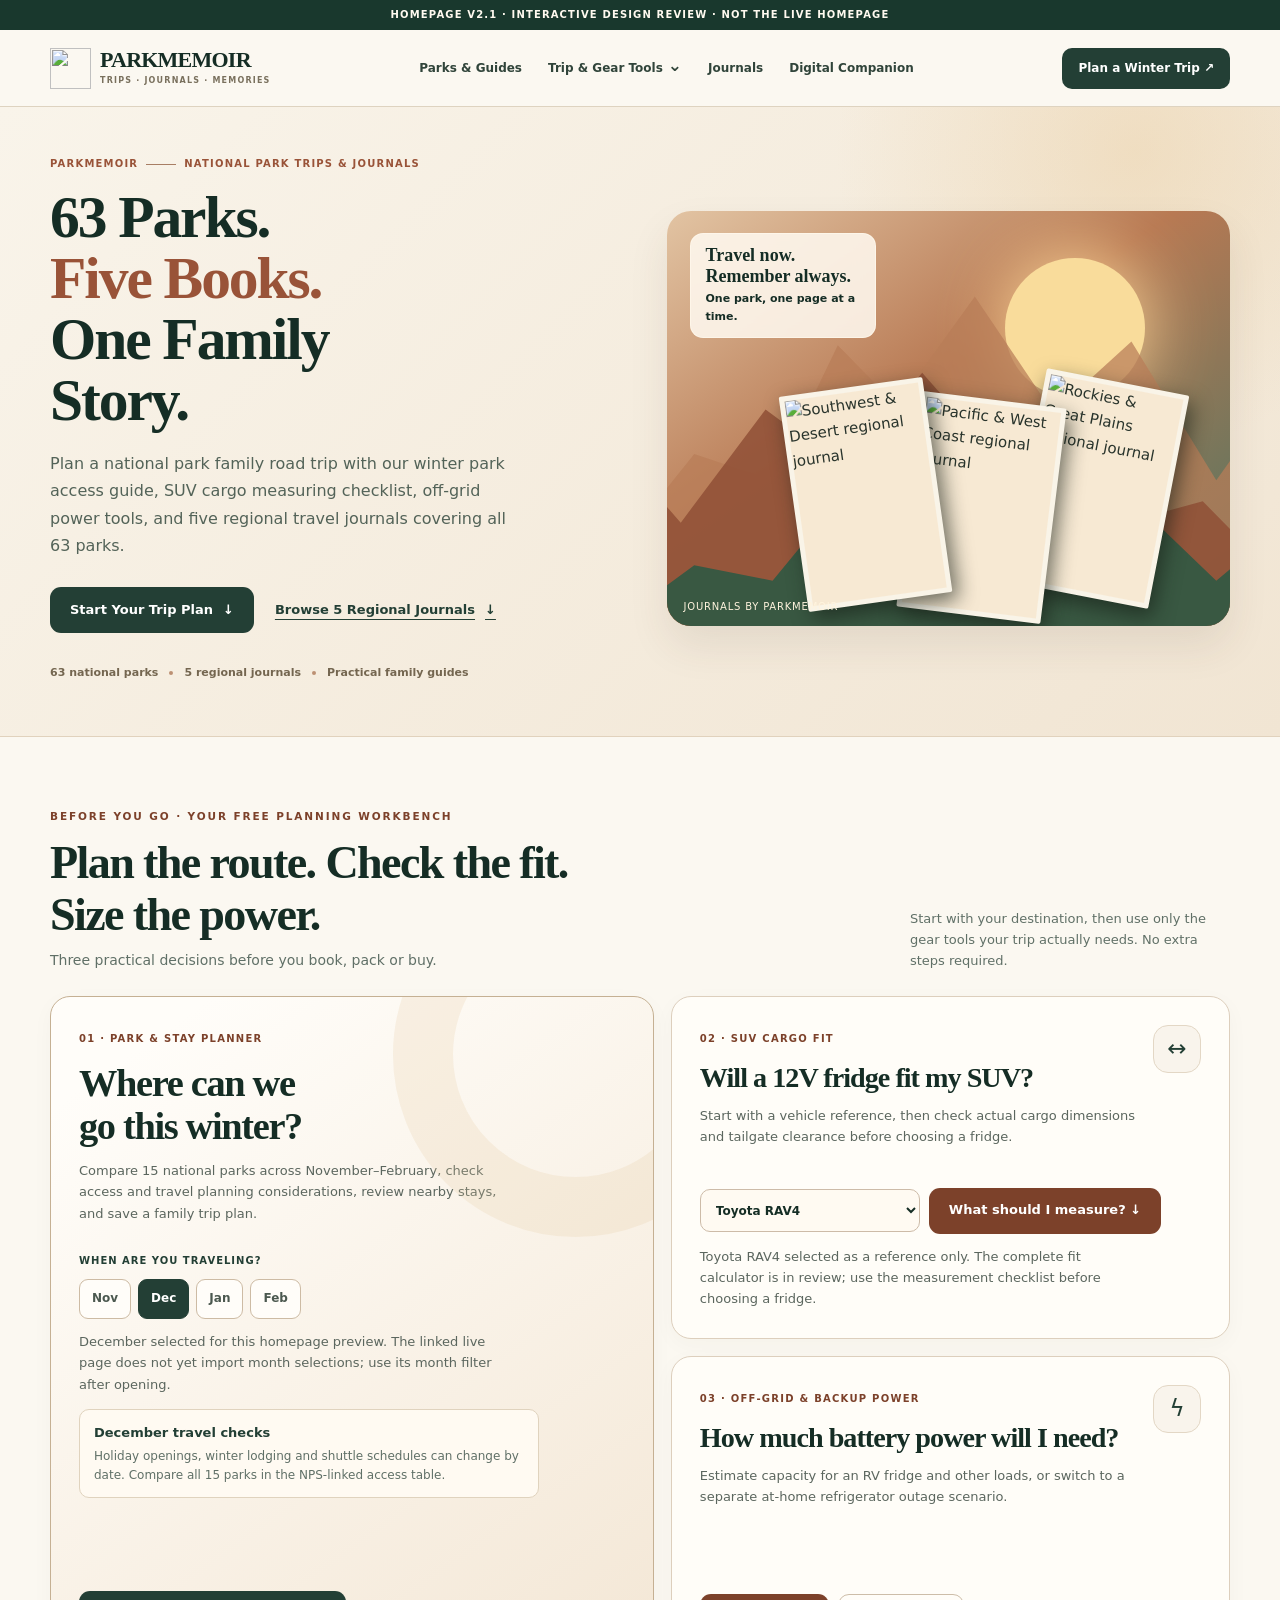
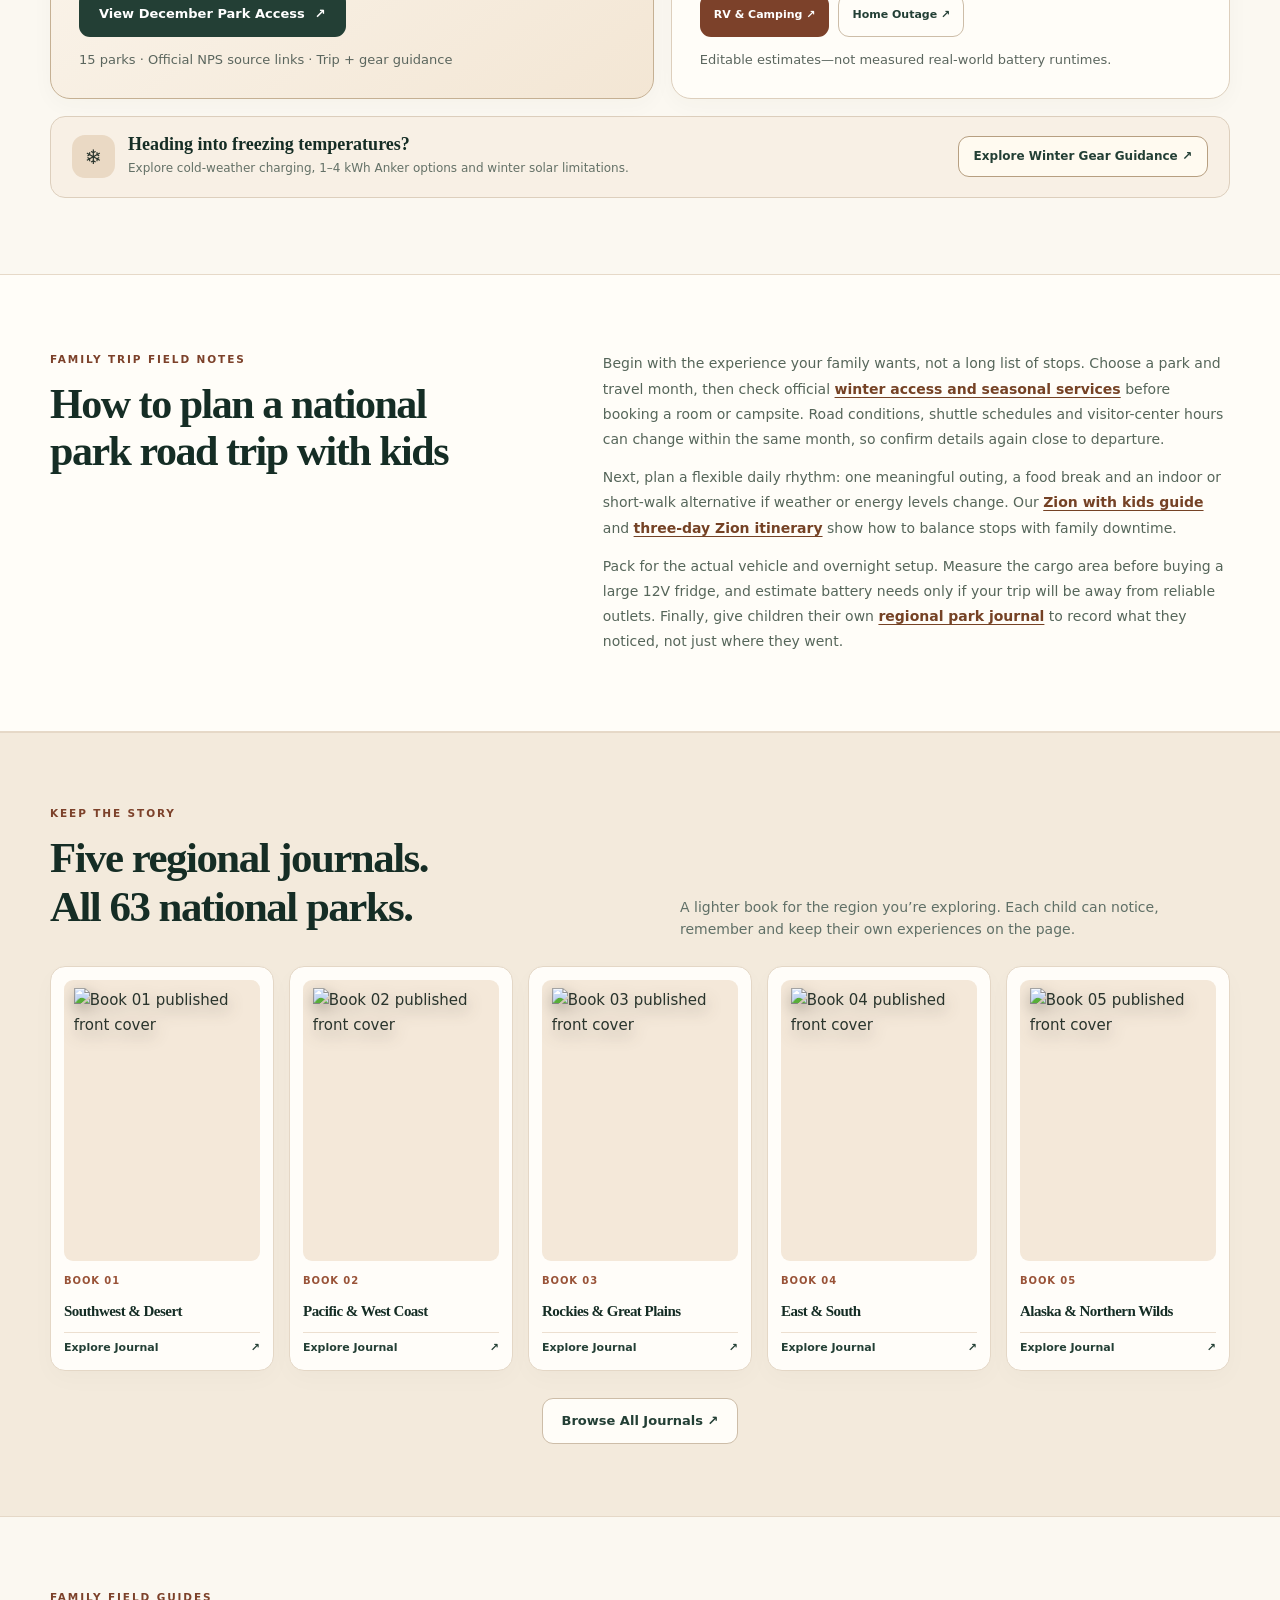
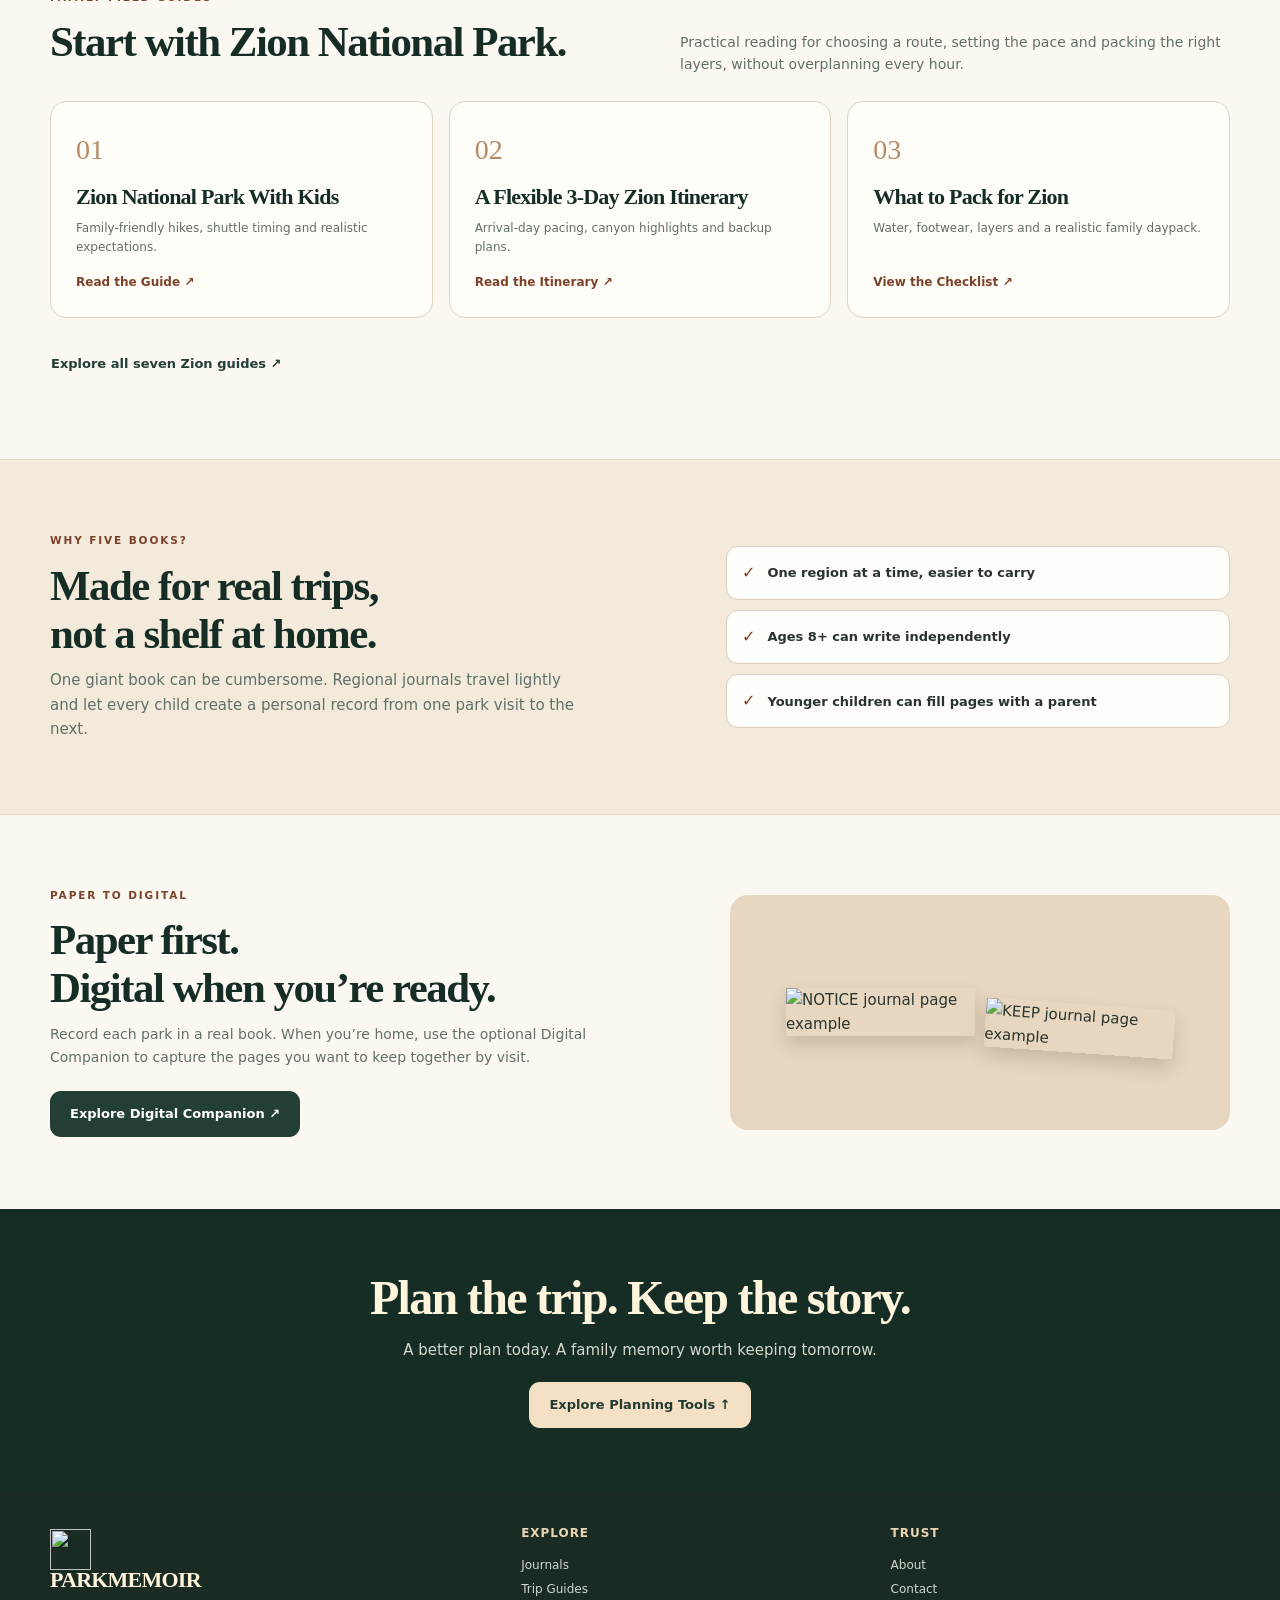
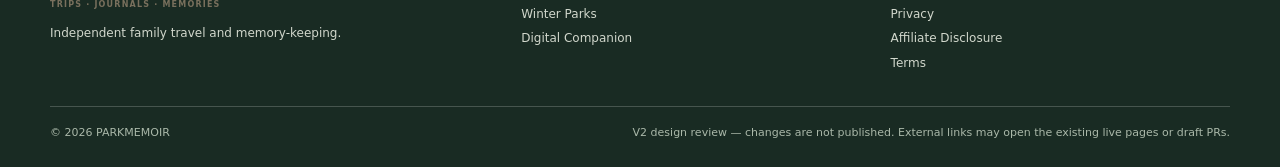
==== previews/PARKMEMOIR_Homepage_V2_1_Preview.html @ 06877439 "preview: PARKMEMOIR homepage V2.1 UX SEO review, safe links and interactive checklist" ====
<!DOCTYPE html>
<!DOCTYPE html>

<html lang="en">
<head>
<meta charset="utf-8"/>
<meta content="width=device-width,initial-scale=1,viewport-fit=cover" name="viewport"/>
<meta content="noindex,nofollow,noarchive" name="robots"/>
<title>PARKMEMOIR — Homepage V2.1 · UX/SEO Review Preview</title>
<meta content="Homepage V2.1 review: family national park road trip planning, winter park access, 12V SUV fridge measurements, RV battery sizing and five regional journals." name="description"/>
<style>
:root{--paper:#fbf8f1;--ivory:#fffdf8;--cream:#f5ecdd;--sand:#eee1ce;--line:#ddcfbd;--forest:#233f35;--forest-dark:#152d25;--clay:#995338;--rust:#7c412a;--ink:#29342c;--muted:#607067;--amber:#e9c997;--shadow:0 20px 48px rgba(39,41,30,.07)}
*{box-sizing:border-box}html{scroll-behavior:smooth}body{margin:0;background:var(--paper);color:var(--ink);font:15px/1.63 system-ui,-apple-system,BlinkMacSystemFont,"Segoe UI",sans-serif;-webkit-font-smoothing:antialiased}button,select{font:inherit}button{cursor:pointer}a{color:inherit;text-decoration:none}a:focus-visible,button:focus-visible,select:focus-visible,summary:focus-visible{outline:3px solid #d6946a;outline-offset:3px}img{max-width:100%;display:block}h1,h2,h3{font-family:Georgia,"Times New Roman",serif;color:var(--forest-dark);line-height:1.13;letter-spacing:-.035em}h1,h2,h3,p{margin-top:0}p{margin-bottom:0}.container{width:min(100% - 44px,1180px);margin-inline:auto}.eyebrow{display:block;color:var(--rust);font-size:10.5px;font-weight:900;letter-spacing:.18em;text-transform:uppercase;margin-bottom:12px}.muted{color:var(--muted)}.visually-hidden{position:absolute;width:1px;height:1px;padding:0;margin:-1px;overflow:hidden;clip:rect(0,0,0,0);white-space:nowrap;border:0}.preview-banner{background:#19382d;color:#fffaf0;font-size:10px;font-weight:750;letter-spacing:.115em;text-align:center;padding:7px 15px}.header{position:sticky;top:0;z-index:40;background:rgba(251,248,241,.96);backdrop-filter:blur(18px);border-bottom:1px solid #ded3c0}.header-inner{display:flex;align-items:center;gap:25px;min-height:76px}.logo{display:inline-flex;align-items:center;gap:9px;flex:0 0 auto}.logo img{width:41px;height:41px;object-fit:contain}.logo-name{font:700 22px/.92 Georgia,serif;color:var(--forest-dark);letter-spacing:-.035em}.logo-name small{display:block;font:750 8px/1.4 system-ui,sans-serif;letter-spacing:.15em;color:#79705d;margin-top:5px}.nav-desktop{display:flex;align-items:center;gap:26px;flex:1;justify-content:center}.nav-desktop>a,.nav-drop>summary{font-size:12px;font-weight:790;color:#30443a;white-space:nowrap;cursor:pointer;list-style:none}.nav-desktop>a:hover,.nav-drop>summary:hover{color:var(--rust)}.nav-drop{position:relative}.nav-drop>summary{display:flex;gap:5px;align-items:center}.nav-drop>summary::-webkit-details-marker{display:none}.nav-drop>summary::after{content:"⌄";font-size:17px;margin-top:-5px}.nav-dropdown{position:absolute;top:calc(100% + 23px);left:-24px;background:#fffdf8;border:1px solid var(--line);box-shadow:0 18px 48px #18241b21;border-radius:16px;padding:11px;width:306px;display:grid;gap:4px}.nav-dropdown::before{content:"";position:absolute;top:-23px;height:23px;left:0;right:0}.nav-dropdown a{display:block;padding:12px 13px;border-radius:10px;font-size:12px;font-weight:760;color:var(--forest-dark)}.nav-dropdown a:hover{background:#f5ebdc}.nav-dropdown small{display:block;font-size:10px;font-weight:550;color:var(--muted);margin-top:2px}.header-cta{background:var(--forest);color:white;border-radius:10px;padding:11px 16px;font-size:12px;font-weight:800;white-space:nowrap}.header-cta:hover{background:#10291f}.mobile-nav{display:none}.btn{display:inline-flex;align-items:center;justify-content:center;gap:10px;border-radius:11px;padding:13px 19px;font-size:13px;font-weight:800;line-height:1.25;min-height:46px;transition:transform .15s ease,background .15s ease;border:1px solid transparent;text-align:center}.btn:hover{transform:translateY(-1px)}.btn-primary{background:var(--forest);color:white}.btn-primary:hover{background:var(--forest-dark)}.btn-secondary{background:var(--rust);color:#fff}.btn-secondary:hover{background:#60301f}.btn-outline{background:#fffdf8;color:var(--forest);border-color:#cdbda8}.btn-outline:hover{background:#f6ede0}.btn-text{border-color:transparent;color:var(--forest);padding-left:0}.btn-dark-outline{border-color:#b79f81;background:#fffaf0;color:var(--forest)}
.hero{overflow:hidden;position:relative;background:linear-gradient(135deg,#f9f4ea 0%,#f1e5d3 100%);border-bottom:1px solid #e1d2bd}.hero::before{content:"";position:absolute;width:650px;height:650px;background:radial-gradient(circle,#e8c89663,transparent 65%);right:-180px;top:-280px;pointer-events:none}.hero-grid{display:grid;grid-template-columns:1.02fr .98fr;align-items:center;gap:32px;min-height:530px;padding-block:49px 54px;position:relative}.hero-label{display:flex;flex-wrap:wrap;gap:8px;align-items:center;font-size:10px;letter-spacing:.12em;color:var(--clay);font-weight:880;margin-bottom:14px;text-transform:uppercase}.hero-label span{height:1px;width:30px;background:#a87e64}.hero h1{font-size:clamp(42px,4.65vw,70px);line-height:1.025;max-width:12ch;margin-bottom:19px}.hero h1 em{font-style:normal;color:var(--clay)}.hero-lede{font-size:16px;line-height:1.72;max-width:480px;color:#536358}.hero-actions{display:flex;gap:10px;flex-wrap:wrap;margin-top:27px}.hero-proof{display:flex;align-items:center;gap:11px;flex-wrap:wrap;margin-top:31px;font-size:11px;font-weight:750;color:#746650}.hero-proof i{display:inline-block;width:4px;height:4px;border-radius:100%;background:#bc9073}.hero-visual{height:415px;position:relative;overflow:hidden;border-radius:24px;background:linear-gradient(145deg,#e2c4a3 0%,#b87953 44%,#4d7460 100%);box-shadow:0 20px 40px #4c302b18}.hero-visual .sun{position:absolute;top:47px;right:85px;width:140px;height:140px;border-radius:50%;background:#f9dc9b;box-shadow:0 0 70px #ffdb9d}.mount{position:absolute;left:-8%;right:-8%;clip-path:polygon(0 78%,11% 54%,23% 61%,33% 25%,42% 41%,54% 12%,66% 43%,78% 24%,91% 61%,100% 39%,100% 100%,0 100%)}.mount.back{top:40px;bottom:0;background:#b97d58;opacity:.72}.mount.front{top:125px;bottom:-16px;transform:scaleX(-1);background:#8f4f36;opacity:.84}.mount.low{top:235px;bottom:-40px;background:#315844;opacity:.91}.cover-stack{position:absolute;bottom:24px;right:clamp(19px,5vw,60px);display:flex;align-items:end;gap:0}.hero-cover{width:clamp(118px,11.3vw,157px);height:auto;aspect-ratio:2/3;border:5px solid #f9f4e8;border-radius:2px;background:#f7e9d3;box-shadow:5px 8px 20px #161e17a0;object-fit:cover}.hero-cover.second{transform:translateY(13px) rotate(7deg);margin-left:-29px;z-index:2}.hero-cover.first{transform:rotate(-8deg);z-index:3}.hero-cover.third{transform:translateY(-6px) rotate(11deg);margin-left:-28px;z-index:1}.visual-note{position:absolute;left:23px;top:22px;z-index:2;background:#fffaf0dd;border:1px solid #fff9edb5;backdrop-filter:blur(10px);border-radius:13px;padding:11px 14px;color:var(--forest-dark);font-size:11px;font-weight:780;max-width:186px}.visual-note strong{display:block;font:700 18px Georgia,serif;margin-bottom:3px}.visual-credit{position:absolute;bottom:11px;left:16px;color:#fff4de;font-size:10px;letter-spacing:.08em;z-index:4}
.workbench{padding-block:71px 76px;scroll-margin-top:92px}.section-heading{display:flex;justify-content:space-between;align-items:end;gap:30px;margin-bottom:24px}.section-heading h2{font-size:clamp(31px,3.6vw,47px);margin-bottom:8px;max-width:800px}.section-heading .aside{max-width:320px;font-size:13px;color:var(--muted)}.section-description{color:var(--muted);font-size:14px}.bento{display:grid;grid-template-columns:minmax(0,1.08fr) minmax(0,1fr);grid-template-rows:1fr 1fr;gap:17px;align-items:stretch}.tool-card{position:relative;overflow:hidden;min-width:0;border-radius:20px;border:1px solid var(--line);background:#fffdf8;padding:28px;display:flex;flex-direction:column;justify-content:space-between;gap:22px;box-shadow:0 6px 22px #33301d08}.tool-card--main{grid-row:1/span 2;min-height:472px;background:linear-gradient(145deg,#fffdf9 10%,#f3e6d4 100%);border-color:#c5b093}.tool-card:focus-within{border-color:#b88967}.step{display:inline-flex;font-weight:900;font-size:10px;letter-spacing:.125em;text-transform:uppercase;color:var(--rust);margin-bottom:15px}.tool-card h3{font-size:clamp(23px,2.2vw,30px);margin-bottom:11px}.tool-card--main h3{font-size:clamp(30px,3vw,43px);max-width:12ch}.tool-card p{font-size:13px;max-width:440px;color:#5b665e;line-height:1.65}.tool-card .cta-row{display:flex;gap:9px;align-items:center;flex-wrap:wrap;margin-top:20px}.tool-card--main .cta-row{margin-top:13px}.tool-card--main::before{content:"";position:absolute;width:245px;height:245px;right:-105px;top:-125px;border:60px solid #e4c69d36;border-radius:50%;pointer-events:none}.month-select{margin-top:29px}.micro-label{display:block;font-size:10px;font-weight:850;letter-spacing:.1em;color:var(--forest);text-transform:uppercase;margin-bottom:10px}.pills{display:flex;gap:7px;flex-wrap:wrap}.month-pill{border-radius:9px;border:1px solid #cdbba4;background:#fffdf9;color:#4b584f;font-size:12px;font-weight:790;padding:9px 12px;min-width:47px}.month-pill[aria-pressed="true"]{background:var(--forest);color:#fff;border-color:var(--forest)}.month-pill:hover{border-color:var(--clay)}.mini-note{font-size:11px;color:#827565;margin-top:12px;line-height:1.5}.micro-indicator{display:inline-flex;align-items:center;gap:8px;font-size:11px;font-weight:780;color:#6d654e}.micro-indicator::before{content:"";width:7px;height:7px;background:#87a17d;border-radius:100%}.tool-accent{display:flex;justify-content:space-between;align-items:flex-start;gap:12px}.outline-icon{flex:none;border:1px solid #e3d7c5;background:#f9f4ec;width:48px;height:48px;border-radius:15px;display:grid;place-items:center;color:var(--forest);font-size:23px}.tool-status{display:inline-block;color:#845836;background:#f8eee1;border-radius:100px;padding:4px 8px;font-size:10px;font-weight:800}.select-row{display:flex;gap:9px;margin-top:18px;align-items:center;flex-wrap:wrap}.vehicle-select{height:43px;min-width:0;width:min(220px,100%);border:1px solid #cdbba8;border-radius:10px;padding:0 11px;background:#fffaf2;color:var(--forest-dark);font-size:12px;font-weight:700}.small-card{min-height:220px}.small-card h3{max-width:460px}.mini-foot{font-size:11px;color:#7c7469}.tool-card a[aria-disabled="true"]{pointer-events:none;opacity:.65}.power-actions{display:flex;flex-wrap:wrap;gap:9px;margin-top:18px}.power-actions .btn{padding:11px 13px;font-size:11px;min-height:43px}.extra-resource{display:flex;gap:18px;align-items:center;justify-content:space-between;padding:17px 21px;border:1px solid var(--line);border-radius:15px;background:#f8f0e5;margin-top:17px}.extra-resource strong{display:block;font:700 18px Georgia,serif;color:var(--forest-dark)}.extra-resource span{font-size:12px;color:#647167}.extra-resource .icon{width:43px;height:43px;border-radius:13px;display:grid;place-items:center;background:#ead9c4;font-size:20px;flex:none}.extra-resource-left{display:flex;gap:13px;align-items:center}.extra-resource .btn{font-size:12px;padding:10px 15px;min-height:41px}.body-section{padding:72px 0}.body-section.alt{background:#f3eadc;border-block:1px solid #e5d8c7}.body-section h2{font-size:clamp(29px,3.35vw,43px);margin-bottom:10px}.body-section .section-top{display:flex;justify-content:space-between;align-items:end;gap:20px;margin-bottom:25px}.body-section .section-top p{max-width:550px;font-size:14px;color:var(--muted)}.books-grid{display:grid;grid-template-columns:repeat(5,minmax(0,1fr));gap:15px}.book-card{background:#fffdf9;border:1px solid #e4d7c6;border-radius:15px;padding:13px;box-shadow:0 8px 25px #34231906;display:flex;flex-direction:column;gap:12px}.book-image{background:#f4e8d9;border-radius:9px;display:flex;align-items:center;justify-content:center;aspect-ratio:3/4.3;padding:8px;overflow:hidden}.book-image img{height:100%;width:auto;max-width:100%;object-fit:contain;filter:drop-shadow(1px 6px 8px #302a2466)}.book-card h3{font:700 15px/1.22 Georgia,serif;margin:0}.book-card .meta{font-size:10px;color:var(--clay);font-weight:800;letter-spacing:.09em}.book-card .action{display:flex;align-items:center;justify-content:space-between;font-size:11px;font-weight:840;color:var(--forest);margin-top:auto;padding-top:6px;border-top:1px solid #ecdfd0}.guides-grid{display:grid;grid-template-columns:repeat(3,minmax(0,1fr));gap:16px}.guide{border:1px solid #ded2c1;border-radius:16px;background:var(--ivory);padding:25px;display:flex;flex-direction:column;min-height:205px}.guide .number{font-family:Georgia,serif;color:#b58a65;font-size:28px;margin-bottom:12px}.guide h3{font-size:22px;margin-bottom:9px}.guide p{font-size:12px;color:var(--muted);flex:1}.guide .arrow{margin-top:15px;font-size:12px;font-weight:800;color:var(--rust)}.why-grid{display:grid;grid-template-columns:1.1fr .9fr;gap:60px;align-items:center}.why-copy>p{font-size:15px;color:var(--muted);max-width:530px}.reason-stack{display:grid;gap:10px}.reason{display:flex;gap:12px;align-items:center;background:#fffdfa;border:1px solid var(--line);padding:13px 15px;border-radius:12px;font-size:13px;font-weight:730}.reason i{font-style:normal;color:var(--rust);font-size:16px}.digital{display:grid;grid-template-columns:1fr .8fr;gap:55px;align-items:center}.digital p{font-size:14px;color:var(--muted);max-width:550px;margin-bottom:23px}.digital-visual{min-height:235px;background:#e8d7c0;border-radius:18px;display:flex;align-items:center;justify-content:center;gap:10px;padding:25px}.digital-visual img{width:42%;height:auto;max-height:255px;object-fit:contain;box-shadow:0 9px 18px #382b1a2e}.digital-visual img:last-child{transform:translateY(16px) rotate(4deg)}.closing{background:var(--forest-dark);color:#f8f0e3;padding:62px 20px;text-align:center}.closing h2{color:#fff4dc;font-size:clamp(29px,4vw,48px);margin-bottom:12px}.closing p{color:#d4d9cb;margin-bottom:20px}.closing .btn{background:#f3e0c5;color:#223a30}.footer{background:#192b23;color:#e9e7d9;padding:34px 0 25px}.footer-grid{display:grid;grid-template-columns:1.3fr 1fr 1fr;gap:30px}.footer h4{font-size:12px;letter-spacing:.08em;text-transform:uppercase;margin:0 0 12px;color:#e9d4b4}.footer p,.footer a{font-size:12px;color:#d1d7cc}.footer a{display:block;margin:5px 0}.footer a:hover{text-decoration:underline}.footer .logo-name{color:#fff3dc}.footer-bottom{margin-top:28px;border-top:1px solid #ffffff32;padding-top:17px;color:#aab8a9;font-size:11px;display:flex;justify-content:space-between;gap:12px;flex-wrap:wrap}.toast{position:fixed;left:50%;bottom:23px;transform:translate(-50%,30px);background:#193c2e;color:#fff;padding:12px 19px;border-radius:12px;font-size:12px;box-shadow:0 10px 30px #09180e44;z-index:99;max-width:calc(100% - 24px);text-align:center;opacity:0;pointer-events:none;transition:.18s}.toast.show{transform:translate(-50%,0);opacity:1}.preview-legal{font-size:11px;color:#827664}
@media(max-width:1080px){.nav-desktop{gap:15px}.nav-desktop>a,.nav-drop>summary{font-size:11px}.header-inner{gap:18px}.header-cta{font-size:11px;padding:10px 12px}.books-grid{gap:10px}.book-card{padding:10px}}
@media(max-width:860px){.nav-desktop,.header-cta{display:none}.mobile-nav{display:block;margin-left:auto;position:relative}.mobile-nav>summary{list-style:none;cursor:pointer;font-size:12px;font-weight:800;border:1px solid #cdbda8;border-radius:10px;padding:8px 12px;display:flex;align-items:center;gap:8px}.mobile-nav>summary::before{content:"☰";font-size:17px}.mobile-nav>summary::-webkit-details-marker{display:none}.mobile-menu{position:absolute;right:0;top:calc(100% + 12px);width:min(340px,calc(100vw - 40px));background:var(--ivory);border:1px solid var(--line);border-radius:16px;box-shadow:0 17px 40px #1527192b;padding:10px;display:grid;gap:2px}.mobile-menu>a,.mobile-menu summary{padding:11px 12px;font-size:13px;font-weight:770;border-radius:8px;display:block;cursor:pointer}.mobile-menu a:hover{background:var(--cream)}.mobile-menu details{padding:0 6px}.mobile-menu details>a{font-size:12px;display:block;padding:9px 16px;border-radius:9px;color:var(--muted)}.mobile-menu .mobile-highlight{background:var(--forest);color:#fff;margin-top:7px;text-align:center}.header-inner{min-height:65px}.hero-grid{grid-template-columns:1fr;min-height:0;padding-block:43px 46px;gap:35px}.hero h1{font-size:clamp(47px,8vw,68px)}.hero-visual{height:340px}.bento{grid-template-columns:1fr;grid-template-rows:auto}.tool-card--main{grid-row:auto;min-height:0}.tool-card{padding:24px}.section-heading{align-items:start;flex-direction:column;gap:5px}.section-heading .aside{max-width:700px}.workbench{padding-block:55px}.books-grid{grid-template-columns:repeat(3,minmax(0,1fr))}.guides-grid{grid-template-columns:1fr 1fr}.why-grid,.digital{grid-template-columns:1fr;gap:25px}.footer-grid{grid-template-columns:1.2fr 1fr}}
@media(max-width:560px){.container{width:min(100% - 32px,1180px)}.preview-banner{font-size:9px;letter-spacing:.04em}.logo-name{font-size:18px}.logo-name small{font-size:7px}.logo img{width:35px;height:35px}.hero-grid{gap:26px;padding-block:33px 37px}.hero h1{font-size:clamp(39px,11.6vw,53px)}.hero-lede{font-size:14px}.hero-actions{display:grid;grid-template-columns:1fr;gap:8px}.hero-actions .btn{width:100%}.hero-proof{font-size:10px;gap:8px;margin-top:24px}.hero-visual{height:270px;border-radius:16px}.hero-visual .sun{width:105px;height:105px;right:40px;top:24px}.visual-note{left:13px;top:13px;font-size:10px;padding:9px 11px}.visual-note strong{font-size:16px}.cover-stack{right:17px;bottom:18px}.hero-cover{width:105px;border-width:4px}.workbench{padding-block:43px 51px}.section-heading{margin-bottom:18px}.section-heading h2{font-size:35px}.tool-card{border-radius:16px;padding:21px;gap:16px}.tool-card h3{font-size:25px}.tool-card--main h3{font-size:33px}.month-select{margin-top:20px}.extra-resource{padding:17px;display:flex;align-items:flex-start;flex-direction:column}.extra-resource .btn{width:100%}.select-row{align-items:stretch;flex-direction:column}.vehicle-select,.select-row .btn{width:100%}.power-actions{display:grid;grid-template-columns:1fr 1fr}.power-actions .btn{font-size:11px;padding-inline:5px}.body-section{padding-block:48px}.body-section .section-top{flex-direction:column;align-items:start;gap:12px}.body-section h2{font-size:33px}.books-grid{grid-template-columns:repeat(2,minmax(0,1fr));gap:10px}.book-card h3{font-size:13px}.guide{min-height:180px;padding:19px}.guides-grid{grid-template-columns:1fr;gap:11px}.guide h3{font-size:22px}.digital-visual{min-height:180px}.closing{padding:45px 16px}.footer-grid{grid-template-columns:1fr 1fr}.footer-brand{grid-column:1/-1}.footer-bottom{display:block}.footer-bottom span{display:block;margin-top:6px}}
@media(prefers-reduced-motion:reduce){html{scroll-behavior:auto}*,*:before,*:after{transition:none!important;animation:none!important}}
</style>
<script type="application/ld+json">{"@context":"https://schema.org","@type":"Organization","@id":"https://parkmemoir.com/#organization","name":"PARKMEMOIR","url":"https://parkmemoir.com","logo":{"@type":"ImageObject","url":"https://parkmemoir.com/brand/parkmemoir-icon.png"}}</script><script type="application/ld+json">{"@context":"https://schema.org","@type":"WebSite","@id":"https://parkmemoir.com/#website","name":"PARKMEMOIR","description":"National Park Trips, Journals & Memories","url":"https://parkmemoir.com","publisher":{"@id":"https://parkmemoir.com/#organization"}}</script><style>
/* V2.1 review-only refinements */
.btn-quiet{background:transparent!important;border:1px solid transparent!important;box-shadow:none!important;color:var(--forest)!important;text-decoration:underline;text-underline-offset:5px;padding-inline:10px!important}
.btn-quiet:hover{background:#f4eadb!important;border-color:#e5d4bd!important;text-decoration:none}
.nav-unavailable{display:block;font-size:12px;color:#6f766f;padding:10px 14px;line-height:1.35;cursor:default}
.nav-dropdown .nav-unavailable{border-top:1px solid #f2e9dd}
.mobile-menu .nav-unavailable{padding:10px 14px;color:#73786f;font-size:13px}
.month-insight{margin-top:14px;padding:12px 14px;background:#fffaf2;border:1px solid #e0d3be;border-radius:10px;max-width:460px}
.month-insight strong{display:block;font-size:13px;color:var(--forest)}
.month-insight p{font-size:12px;line-height:1.55;margin-top:4px;color:var(--muted)}
.measure-list{background:#fffaf2;border:1px solid #e4d0b8;border-radius:12px;padding:15px 18px;margin-top:16px;color:#294239}
.measure-list[hidden]{display:none!important}
.measure-list strong{font-size:13px}.measure-list ol{margin:8px 0 9px;padding-left:22px;font-size:12px;line-height:1.8}
.measure-list p{font-size:12px;color:#59665c}
.editorial-intro{background:#fffdf8;border-block:1px solid #e6d9c8;padding:clamp(42px,6vw,78px) 0}
.editorial-inner{display:grid;grid-template-columns:minmax(0,.88fr) minmax(0,1.12fr);gap:26px 60px;align-items:start}
.editorial-intro h2{font-size:clamp(27px,3.3vw,42px);line-height:1.13;max-width:430px}
.editorial-copy{display:grid;gap:13px;color:#56665a;font-size:14px;line-height:1.8}
.editorial-copy a{color:#754225;font-weight:700;text-decoration:underline;text-underline-offset:3px}
@media(max-width:800px){.editorial-inner{grid-template-columns:1fr;gap:12px}.editorial-intro h2{max-width:580px}}
@media(max-width:520px){.hero-actions{gap:5px}.btn-quiet{min-height:44px}.month-insight{padding:12px}.editorial-intro{padding:42px 0}}
</style></head>
<body>
<div class="preview-banner">HOMEPAGE V2.1 · INTERACTIVE DESIGN REVIEW · NOT THE LIVE HOMEPAGE</div>
<header class="header"><div class="container header-inner">
<a aria-label="PARKMEMOIR current homepage" class="logo" href="https://parkmemoir.com/"><img alt="" height="41" src="https://parkmemoir.com/brand/parkmemoir-icon.png" width="41"/><span class="logo-name">PARKMEMOIR<small>TRIPS · JOURNALS · MEMORIES</small></span></a>
<nav aria-label="Primary navigation" class="nav-desktop">
<a href="https://parkmemoir.com/trip-guides/">Parks &amp; Guides</a>
<details class="nav-drop" id="tools-dropdown"><summary>Trip &amp; Gear Tools</summary><div class="nav-dropdown">
<a href="https://parkmemoir.com/which-national-parks-are-open-in-winter/">Winter Park &amp; Stay Planner<small>15 parks · Nov–Feb</small></a>
<span aria-label="Not yet published: SUV Fridge Fit Checker Preview in PR #46 · not publicly deployed" class="nav-unavailable">SUV Fridge Fit Checker Not yet published</span>
<a href="https://parkmemoir.com/gear/refrigerator-power-outage-battery-calculator/?mode=rv">RV &amp; Home Battery Calculator<small>Camping loads and home backup</small></a>
<span aria-label="Not yet published: Cold-Weather Power Guide V4.5 design review in PR #47" class="nav-unavailable">Cold-Weather Power Guide Not yet published</span>
</div></details>
<a href="https://parkmemoir.com/journals/">Journals</a>
<a href="https://parkmemoir.com/digital-companion/">Digital Companion</a>
</nav>
<a class="header-cta" href="https://parkmemoir.com/which-national-parks-are-open-in-winter/">Plan a Winter Trip ↗</a>
<details class="mobile-nav" id="mobile-nav"><summary>Menu</summary><div class="mobile-menu">
<a href="https://parkmemoir.com/trip-guides/">Parks &amp; Guides</a>
<details><summary>Trip &amp; Gear Tools ▾</summary><a href="https://parkmemoir.com/which-national-parks-are-open-in-winter/">Winter Park &amp; Stay Planner</a><span aria-label="Not yet published: SUV Fridge Fit · Draft" class="nav-unavailable">SUV Fridge Fit · Coming soon</span><a href="https://parkmemoir.com/gear/refrigerator-power-outage-battery-calculator/?mode=rv">RV &amp; Home Power</a><span aria-label="Not yet published: Cold-Weather Power · Draft" class="nav-unavailable">Cold-Weather Power · Coming soon</span></details>
<a href="https://parkmemoir.com/journals/">Journals</a><a href="https://parkmemoir.com/digital-companion/">Digital Companion</a><a href="https://parkmemoir.com/about/">About</a>
<a class="mobile-highlight" href="https://parkmemoir.com/which-national-parks-are-open-in-winter/">Plan a Winter Trip ↗</a>
</div></details>
</div></header>
<main>
<section aria-labelledby="main-heading" class="hero"><div class="container hero-grid"><div>
<div class="hero-label">PARKMEMOIR <span></span> NATIONAL PARK TRIPS &amp; JOURNALS</div>
<h1 id="main-heading">63 Parks.<br/><em>Five Books.</em><br/>One Family Story.</h1>
<p class="hero-lede">Plan a national park family road trip with our winter park access guide, SUV cargo measuring checklist, off-grid power tools, and five regional travel journals covering all 63 parks.</p>
<div class="hero-actions"><a class="btn btn-primary" href="#before-you-go">Start Your Trip Plan <span aria-hidden="true">↓</span></a><a class="btn btn-quiet" href="#journals">Browse 5 Regional Journals <span aria-hidden="true">↓</span></a></div>
<div class="hero-proof"><span>63 national parks</span><i></i><span>5 regional journals</span><i></i><span>Practical family guides</span></div>
</div><div aria-label="Decorative canyon-inspired artwork and PARKMEMOIR journal covers" class="hero-visual"><div class="sun"></div><div class="mount back"></div><div class="mount front"></div><div class="mount low"></div><div class="visual-note"><strong>Travel now.<br/>Remember always.</strong>One park, one page at a time.</div><div class="cover-stack"><img alt="Southwest &amp; Desert regional journal" class="hero-cover first" height="225" src="https://parkmemoir.com/books/book-01-published-front.webp" width="150"/><img alt="Pacific &amp; West Coast regional journal" class="hero-cover second" height="225" src="https://parkmemoir.com/books/book-02-published-front.webp" width="150"/><img alt="Rockies &amp; Great Plains regional journal" class="hero-cover third" height="225" src="https://parkmemoir.com/books/book-03-published-front.webp" width="150"/></div><div class="visual-credit">JOURNALS BY PARKMEMOIR</div></div></div></section>
<section aria-labelledby="workbench-title" class="workbench" id="before-you-go"><div class="container">
<div class="section-heading"><div><span class="eyebrow">BEFORE YOU GO · YOUR FREE PLANNING WORKBENCH</span><h2 id="workbench-title">Plan the route. Check the fit.<br/>Size the power.</h2><p class="section-description">Three practical decisions before you book, pack or buy.</p></div><p class="aside">Start with your destination, then use only the gear tools your trip actually needs. No extra steps required.</p></div>
<div class="bento">
<article class="tool-card tool-card--main"><div><span class="step">01 · PARK &amp; STAY PLANNER</span><h3>Where can we go this winter?</h3><p>Compare 15 national parks across November–February, check access and travel planning considerations, review nearby stays, and save a family trip plan.</p>
<div class="month-select"><span class="micro-label">When are you traveling?</span><div aria-label="Choose the month to preview" class="pills" role="group"><button aria-pressed="false" class="month-pill" data-month="nov" type="button">Nov</button><button aria-pressed="true" class="month-pill" data-month="dec" type="button">Dec</button><button aria-pressed="false" class="month-pill" data-month="jan" type="button">Jan</button><button aria-pressed="false" class="month-pill" data-month="feb" type="button">Feb</button></div><p aria-live="polite" class="mini-note" id="month-note">December selected. Read the December planning note below; the live guide opens at the full access table. Re-select your month there.</p><div aria-live="polite" class="month-insight" id="month-insight" role="status"><strong id="month-insight-heading">December travel checks</strong><p id="month-insight-copy">Holiday openings, winter lodging and shuttle schedules can change by date. Compare all 15 parks in the NPS-linked access table.</p></div></div>
</div><div><div class="cta-row"><a class="btn btn-primary" href="https://parkmemoir.com/which-national-parks-are-open-in-winter/#park-access-table" id="winter-plan-link">View December Park Access <span aria-hidden="true">↗</span></a></div><p class="mini-note">15 parks · Official NPS source links · Trip + gear guidance</p></div></article>
<article class="tool-card small-card"><div class="tool-accent"><div><span class="step">02 · SUV CARGO FIT</span><h3>Will a 12V fridge fit my SUV?</h3><p>Start with a vehicle reference, then check actual cargo dimensions and tailgate clearance before choosing a fridge.</p></div><span aria-hidden="true" class="outline-icon">↔</span></div><div><div class="select-row"><label class="visually-hidden" for="vehicle">Choose a vehicle</label><select class="vehicle-select" id="vehicle"><option value="rav4">Toyota RAV4</option><option value="crv">Honda CR-V</option><option value="crosstrek">Subaru Crosstrek</option><option value="highlander">Toyota Highlander</option><option value="sienna">Toyota Sienna</option></select><button aria-controls="suv-checklist" aria-expanded="false" class="btn btn-secondary" id="suv-preview-link" type="button">What should I measure? ↓</button></div><p aria-live="polite" class="mini-note" id="vehicle-note">Toyota RAV4 selected as a reference only. The complete fit calculator is in review; use the measurement checklist before choosing a fridge.</p></div><div aria-label="Five measurements for cargo fit" class="measure-list" hidden="" id="suv-checklist"><strong>Measure these five clearances in your vehicle</strong><ol><li>Usable cargo floor depth to the closed hatch</li><li>Narrowest cargo floor width</li><li>Usable vertical height at the fridge position</li><li>Tailgate opening width at its narrowest point</li><li>Tailgate opening height, plus room to open the fridge lid</li></ol><p>Presets are planning references, not fit guarantees. Verify trim, seats, lid clearance and ventilation in your actual SUV.</p></div></article>
<article class="tool-card small-card"><div class="tool-accent"><div><span class="step">03 · OFF-GRID &amp; BACKUP POWER</span><h3>How much battery power will I need?</h3><p>Estimate capacity for an RV fridge and other loads, or switch to a separate at-home refrigerator outage scenario.</p></div><span aria-hidden="true" class="outline-icon">ϟ</span></div><div><div class="power-actions"><a class="btn btn-secondary" href="https://parkmemoir.com/gear/refrigerator-power-outage-battery-calculator/?mode=rv">RV &amp; Camping ↗</a><a class="btn btn-outline" href="https://parkmemoir.com/gear/refrigerator-power-outage-battery-calculator/?mode=home">Home Outage ↗</a></div><p class="mini-note">Editable estimates—not measured real-world battery runtimes.</p></div></article>
</div>
<div class="extra-resource"><div class="extra-resource-left"><div aria-hidden="true" class="icon">❄</div><div><strong>Heading into freezing temperatures?</strong><span>Explore cold-weather charging, 1–4 kWh Anker options and winter solar limitations.</span></div></div><a class="btn btn-dark-outline" href="https://parkmemoir.com/which-national-parks-are-open-in-winter/#winter-road-trip-gear" rel="">Explore Winter Gear Guidance ↗</a></div>
</div></section>
<section aria-labelledby="family-planning-heading" class="editorial-intro" id="planning-with-kids"><div class="container editorial-inner"><div><span class="eyebrow">FAMILY TRIP FIELD NOTES</span><h2 id="family-planning-heading">How to plan a national park road trip with kids</h2></div><div class="editorial-copy"><p>Begin with the experience your family wants, not a long list of stops. Choose a park and travel month, then check official <a href="https://parkmemoir.com/which-national-parks-are-open-in-winter/">winter access and seasonal services</a> before booking a room or campsite. Road conditions, shuttle schedules and visitor-center hours can change within the same month, so confirm details again close to departure.</p><p>Next, plan a flexible daily rhythm: one meaningful outing, a food break and an indoor or short-walk alternative if weather or energy levels change. Our <a href="https://parkmemoir.com/zion-national-park-with-kids/">Zion with kids guide</a> and <a href="https://parkmemoir.com/3-day-zion-national-park-itinerary/">three-day Zion itinerary</a> show how to balance stops with family downtime.</p><p>Pack for the actual vehicle and overnight setup. Measure the cargo area before buying a large 12V fridge, and estimate battery needs only if your trip will be away from reliable outlets. Finally, give children their own <a href="https://parkmemoir.com/journals/">regional park journal</a> to record what they noticed, not just where they went.</p></div></div></section><section class="body-section alt" id="journals"><div class="container"><div class="section-top"><div><span class="eyebrow">KEEP THE STORY</span><h2>Five regional journals.<br/>All 63 national parks.</h2></div><p>A lighter book for the region you’re exploring. Each child can notice, remember and keep their own experiences on the page.</p></div>
<div class="books-grid">
<a class="book-card" href="https://parkmemoir.com/journals/southwest-desert/"><div class="book-image"><img alt="Book 01 published front cover" height="315" loading="lazy" src="https://parkmemoir.com/books/book-01-published-front.webp" width="210"/></div><span class="meta">BOOK 01</span><h3>Southwest &amp; Desert</h3><span class="action">Explore Journal <span>↗</span></span></a>
<a class="book-card" href="https://parkmemoir.com/journals/pacific-west-coast/"><div class="book-image"><img alt="Book 02 published front cover" height="315" loading="lazy" src="https://parkmemoir.com/books/book-02-published-front.webp" width="210"/></div><span class="meta">BOOK 02</span><h3>Pacific &amp; West Coast</h3><span class="action">Explore Journal <span>↗</span></span></a>
<a class="book-card" href="https://parkmemoir.com/journals/rockies-great-plains/"><div class="book-image"><img alt="Book 03 published front cover" height="315" loading="lazy" src="https://parkmemoir.com/books/book-03-published-front.webp" width="210"/></div><span class="meta">BOOK 03</span><h3>Rockies &amp; Great Plains</h3><span class="action">Explore Journal <span>↗</span></span></a>
<a class="book-card" href="https://parkmemoir.com/journals/east-south/"><div class="book-image"><img alt="Book 04 published front cover" height="315" loading="lazy" src="https://parkmemoir.com/books/book-04-published-front.webp" width="210"/></div><span class="meta">BOOK 04</span><h3>East &amp; South</h3><span class="action">Explore Journal <span>↗</span></span></a>
<a class="book-card" href="https://parkmemoir.com/journals/alaska-northern-wilds/"><div class="book-image"><img alt="Book 05 published front cover" height="315" loading="lazy" src="https://parkmemoir.com/books/book-05-published-front.webp" width="210"/></div><span class="meta">BOOK 05</span><h3>Alaska &amp; Northern Wilds</h3><span class="action">Explore Journal <span>↗</span></span></a>
</div><div style="text-align:center;margin-top:27px"><a class="btn btn-outline" href="https://parkmemoir.com/journals/">Browse All Journals ↗</a></div></div></section>
<section class="body-section" id="zion-guides"><div class="container"><div class="section-top"><div><span class="eyebrow">FAMILY FIELD GUIDES</span><h2>Start with Zion National Park.</h2></div><p>Practical reading for choosing a route, setting the pace and packing the right layers, without overplanning every hour.</p></div><div class="guides-grid"><a class="guide" href="https://parkmemoir.com/zion-national-park-with-kids/"><span class="number">01</span><h3>Zion National Park With Kids</h3><p>Family-friendly hikes, shuttle timing and realistic expectations.</p><span class="arrow">Read the Guide ↗</span></a><a class="guide" href="https://parkmemoir.com/3-day-zion-national-park-itinerary/"><span class="number">02</span><h3>A Flexible 3-Day Zion Itinerary</h3><p>Arrival-day pacing, canyon highlights and backup plans.</p><span class="arrow">Read the Itinerary ↗</span></a><a class="guide" href="https://parkmemoir.com/zion-national-park-packing-list-for-families/"><span class="number">03</span><h3>What to Pack for Zion</h3><p>Water, footwear, layers and a realistic family daypack.</p><span class="arrow">View the Checklist ↗</span></a></div><div style="margin-top:23px"><a class="btn btn-text" href="https://parkmemoir.com/parks/zion-national-park/">Explore all seven Zion guides ↗</a></div></div></section>
<section class="body-section alt"><div class="container why-grid"><div class="why-copy"><span class="eyebrow">WHY FIVE BOOKS?</span><h2>Made for real trips,<br/>not a shelf at home.</h2><p>One giant book can be cumbersome. Regional journals travel lightly and let every child create a personal record from one park visit to the next.</p></div><div class="reason-stack"><div class="reason"><i aria-hidden="true">✓</i> One region at a time, easier to carry</div><div class="reason"><i aria-hidden="true">✓</i> Ages 8+ can write independently</div><div class="reason"><i aria-hidden="true">✓</i> Younger children can fill pages with a parent</div></div></div></section>
<section class="body-section"><div class="container digital"><div><span class="eyebrow">PAPER TO DIGITAL</span><h2>Paper first.<br/>Digital when you’re ready.</h2><p>Record each park in a real book. When you’re home, use the optional Digital Companion to capture the pages you want to keep together by visit.</p><a class="btn btn-primary" href="https://parkmemoir.com/digital-companion/">Explore Digital Companion ↗</a></div><div class="digital-visual"><img alt="NOTICE journal page example" loading="lazy" src="https://parkmemoir.com/samples/zion-E.jpg"/><img alt="KEEP journal page example" loading="lazy" src="https://parkmemoir.com/samples/zion-K.jpg"/></div></div></section>
<section class="closing"><h2>Plan the trip. Keep the story.</h2><p>A better plan today. A family memory worth keeping tomorrow.</p><a class="btn" href="#before-you-go">Explore Planning Tools ↑</a></section>
</main>
<footer class="footer"><div class="container"><div class="footer-grid"><div class="footer-brand"><a class="logo" href="https://parkmemoir.com/"><img alt="" height="41" src="https://parkmemoir.com/brand/parkmemoir-icon.png" width="41"/><span class="logo-name">PARKMEMOIR<small>TRIPS · JOURNALS · MEMORIES</small></span></a><p style="margin-top:14px">Independent family travel and memory-keeping.</p></div><div><h4>Explore</h4><a href="https://parkmemoir.com/journals/">Journals</a><a href="https://parkmemoir.com/trip-guides/">Trip Guides</a><a href="https://parkmemoir.com/which-national-parks-are-open-in-winter/">Winter Parks</a><a href="https://parkmemoir.com/digital-companion/">Digital Companion</a></div><div><h4>Trust</h4><a href="https://parkmemoir.com/about/">About</a><a href="https://parkmemoir.com/contact/">Contact</a><a href="https://parkmemoir.com/privacy/">Privacy</a><a href="https://parkmemoir.com/affiliate-disclosure/">Affiliate Disclosure</a><a href="https://parkmemoir.com/terms/">Terms</a></div></div><div class="footer-bottom"><span>© 2026 PARKMEMOIR</span><span>V2 design review — changes are not published. External links may open the existing live pages or draft PRs.</span></div></div></footer>
<div aria-live="polite" class="toast" id="toast" role="status"></div>
<script>
(()=>{'use strict';
const buttons=[...document.querySelectorAll('[data-month]')];
const winterLink=document.getElementById('winter-plan-link');
const monthNote=document.getElementById('month-note');
const insightTitle=document.getElementById('month-insight-heading');
const insightCopy=document.getElementById('month-insight-copy');
const monthData={
 nov:{name:'November',hint:'Late-fall roads, shuttle changes and Thanksgiving schedules can vary by exact date. Check conditions shortly before your drive.'},
 dec:{name:'December',hint:'Holiday openings, winter lodging and shuttle schedules can change by date. Compare all 15 parks in the NPS-linked access table.'},
 jan:{name:'January',hint:'Snow, icy roads and limited visitor services can affect winter routes. Verify NPS notices, vehicle rules and overnight access.'},
 feb:{name:'February',hint:'Review winter road reports, weather-dependent trail access and local accommodation options before choosing dates.'}
};
function selectMonth(month){
 if(!Object.hasOwn(monthData,month))return;
 const item=monthData[month];
 buttons.forEach(b=>b.setAttribute('aria-pressed',String(b.dataset.month===month)));
 insightTitle.textContent=item.name+' travel checks';
 insightCopy.textContent=item.hint;
 monthNote.textContent=item.name+' selected for this homepage preview. The linked live page does not yet import month selections; use its month filter after opening.';
 winterLink.href='https://parkmemoir.com/which-national-parks-are-open-in-winter/#park-access-table';
 winterLink.querySelector('span')?.replaceChildren('↗');
 winterLink.firstChild.textContent='View '+item.name+' Park Access ';
 // Review-preview state works on refresh/share without claiming a live-site handoff.
 const url=new URL(location.href);
 url.searchParams.set('previewMonth',month);
 history.replaceState(history.state,'',url.toString());
}
buttons.forEach(b=>b.addEventListener('click',()=>selectMonth(b.dataset.month)));
const existingMonth=new URLSearchParams(location.search).get('previewMonth');
selectMonth(Object.hasOwn(monthData,existingMonth)?existingMonth:'dec');
const vehicle=document.getElementById('vehicle');
const vehicleNote=document.getElementById('vehicle-note');
const measureButton=document.getElementById('suv-preview-link');
const measurements=document.getElementById('suv-checklist');
vehicle.addEventListener('change',()=>{
 vehicleNote.textContent=vehicle.selectedOptions[0].textContent+' selected as a reference. The five clearances below apply to every vehicle; verify against your own cargo area.';
});
measureButton.addEventListener('click',()=>{
 const next=measureButton.getAttribute('aria-expanded')!=='true';
 measureButton.setAttribute('aria-expanded',String(next));
 measurements.hidden=!next;
 measureButton.textContent=next?'Hide Measurement List ↑':'What should I measure? ↓';
});
// Desktop dropdown closes on outside pointer/click; mobile accordion stays open
// until Menu is toggled, Escape is pressed or a destination is chosen.
document.addEventListener('click',event=>{
 const desktop=document.getElementById('tools-dropdown');
 if(desktop&&!desktop.contains(event.target))desktop.open=false;
 if(event.target.closest('#mobile-nav a[href]'))document.getElementById('mobile-nav').open=false;
});
document.addEventListener('keydown',event=>{
 if(event.key==='Escape')document.querySelectorAll('details[open]').forEach(d=>d.open=false);
});
})();
</script>
</body>
</html>
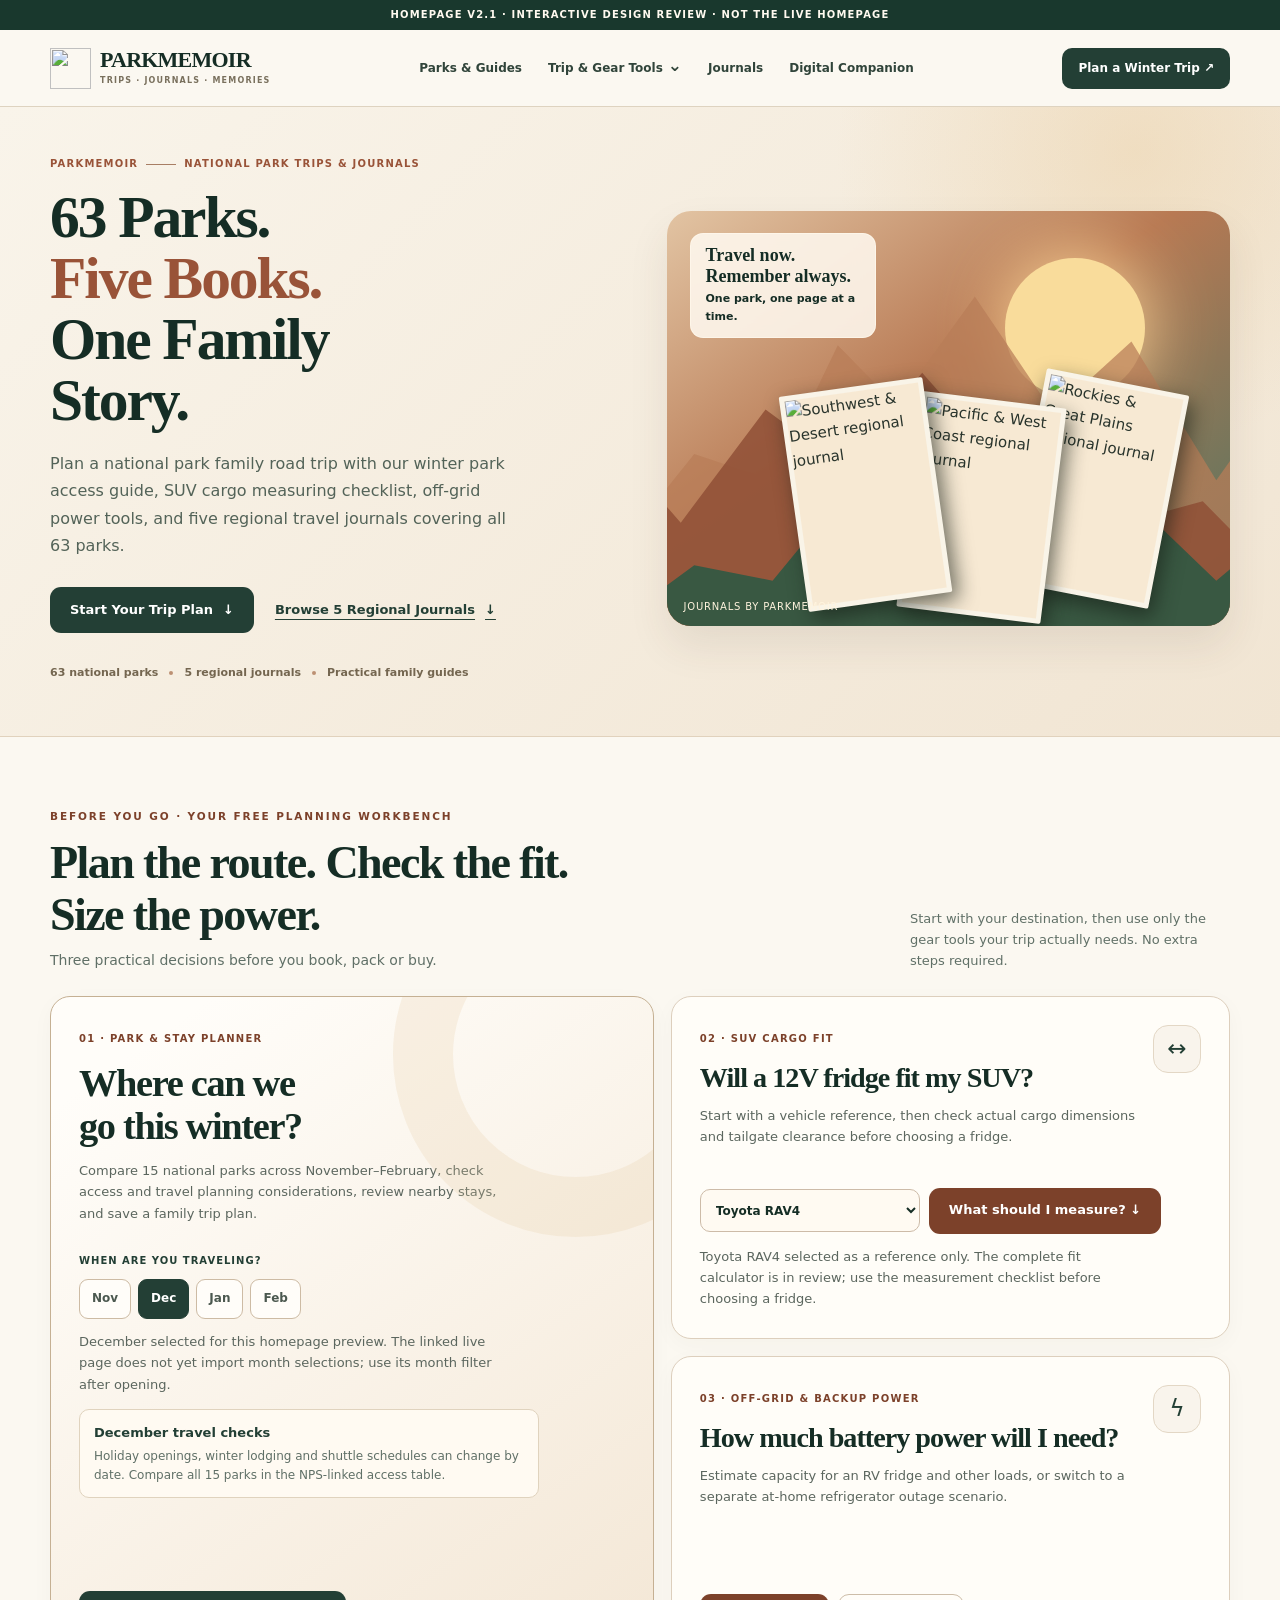
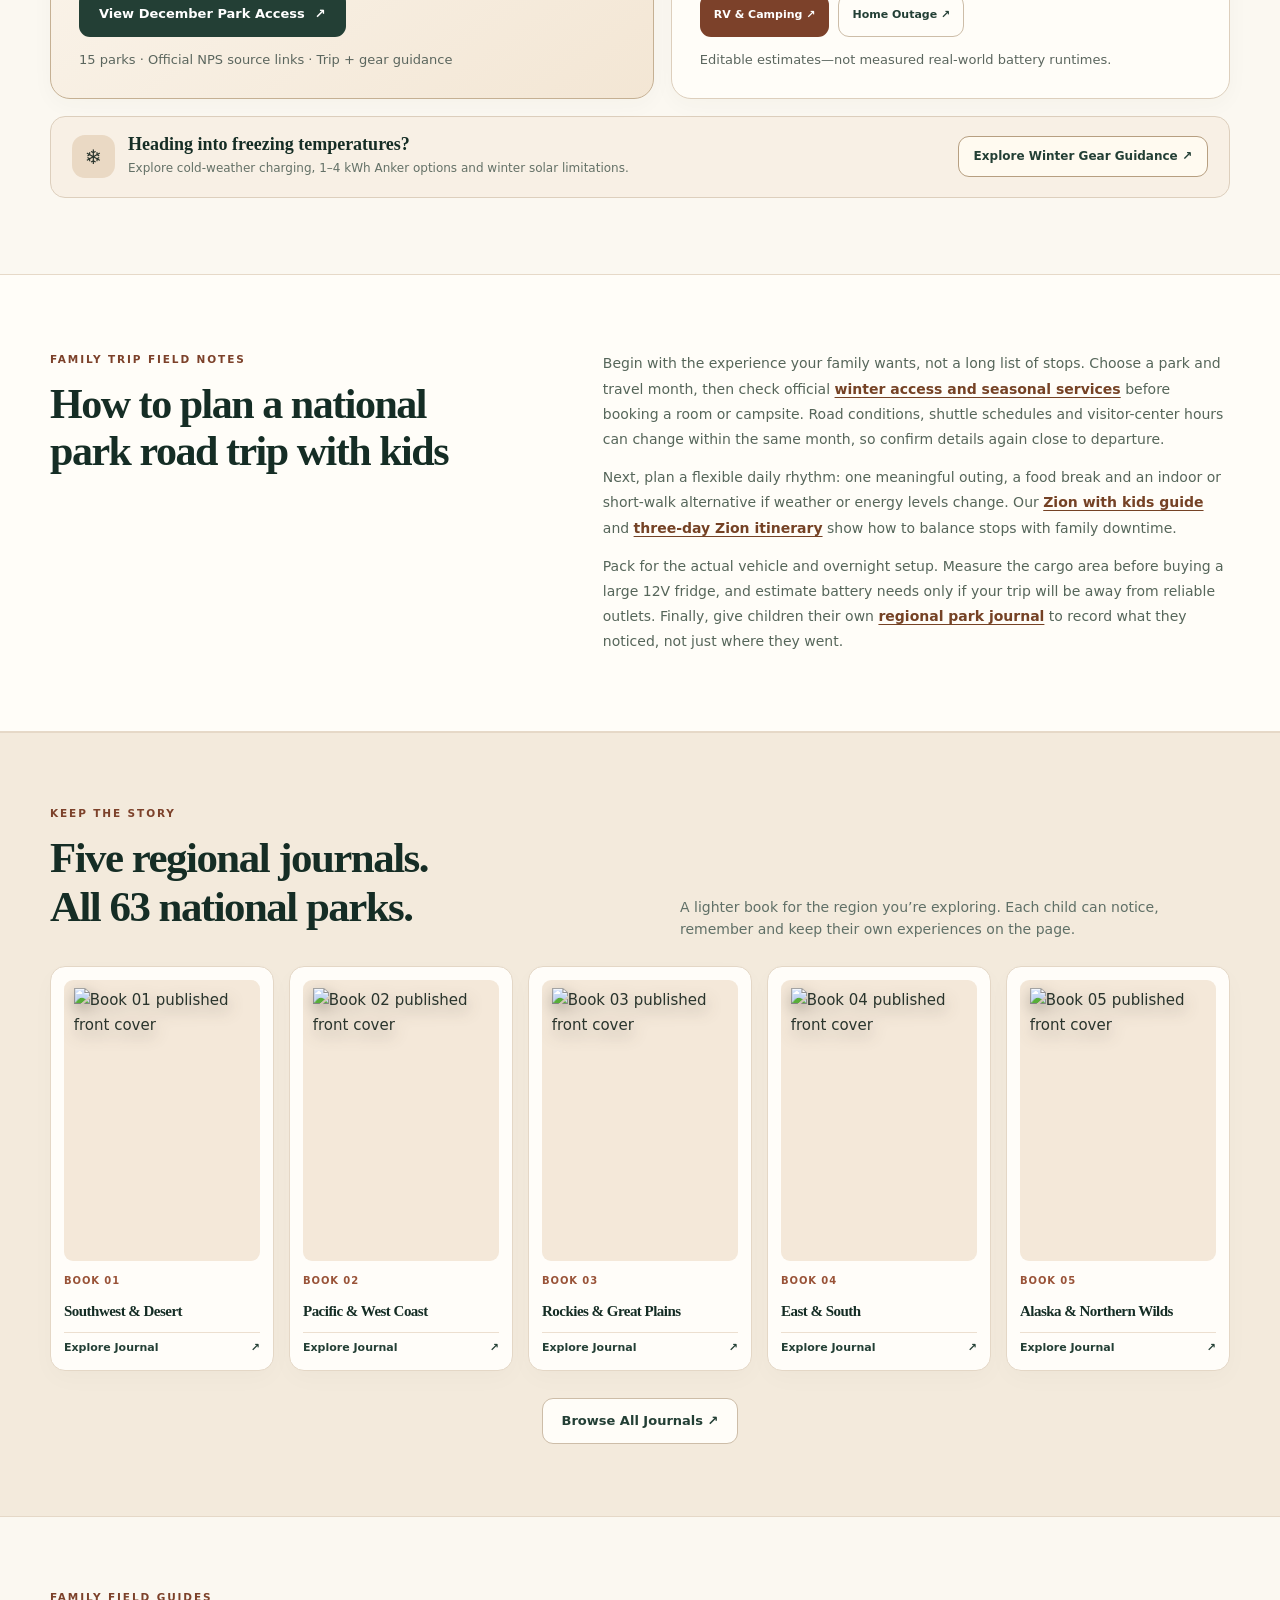
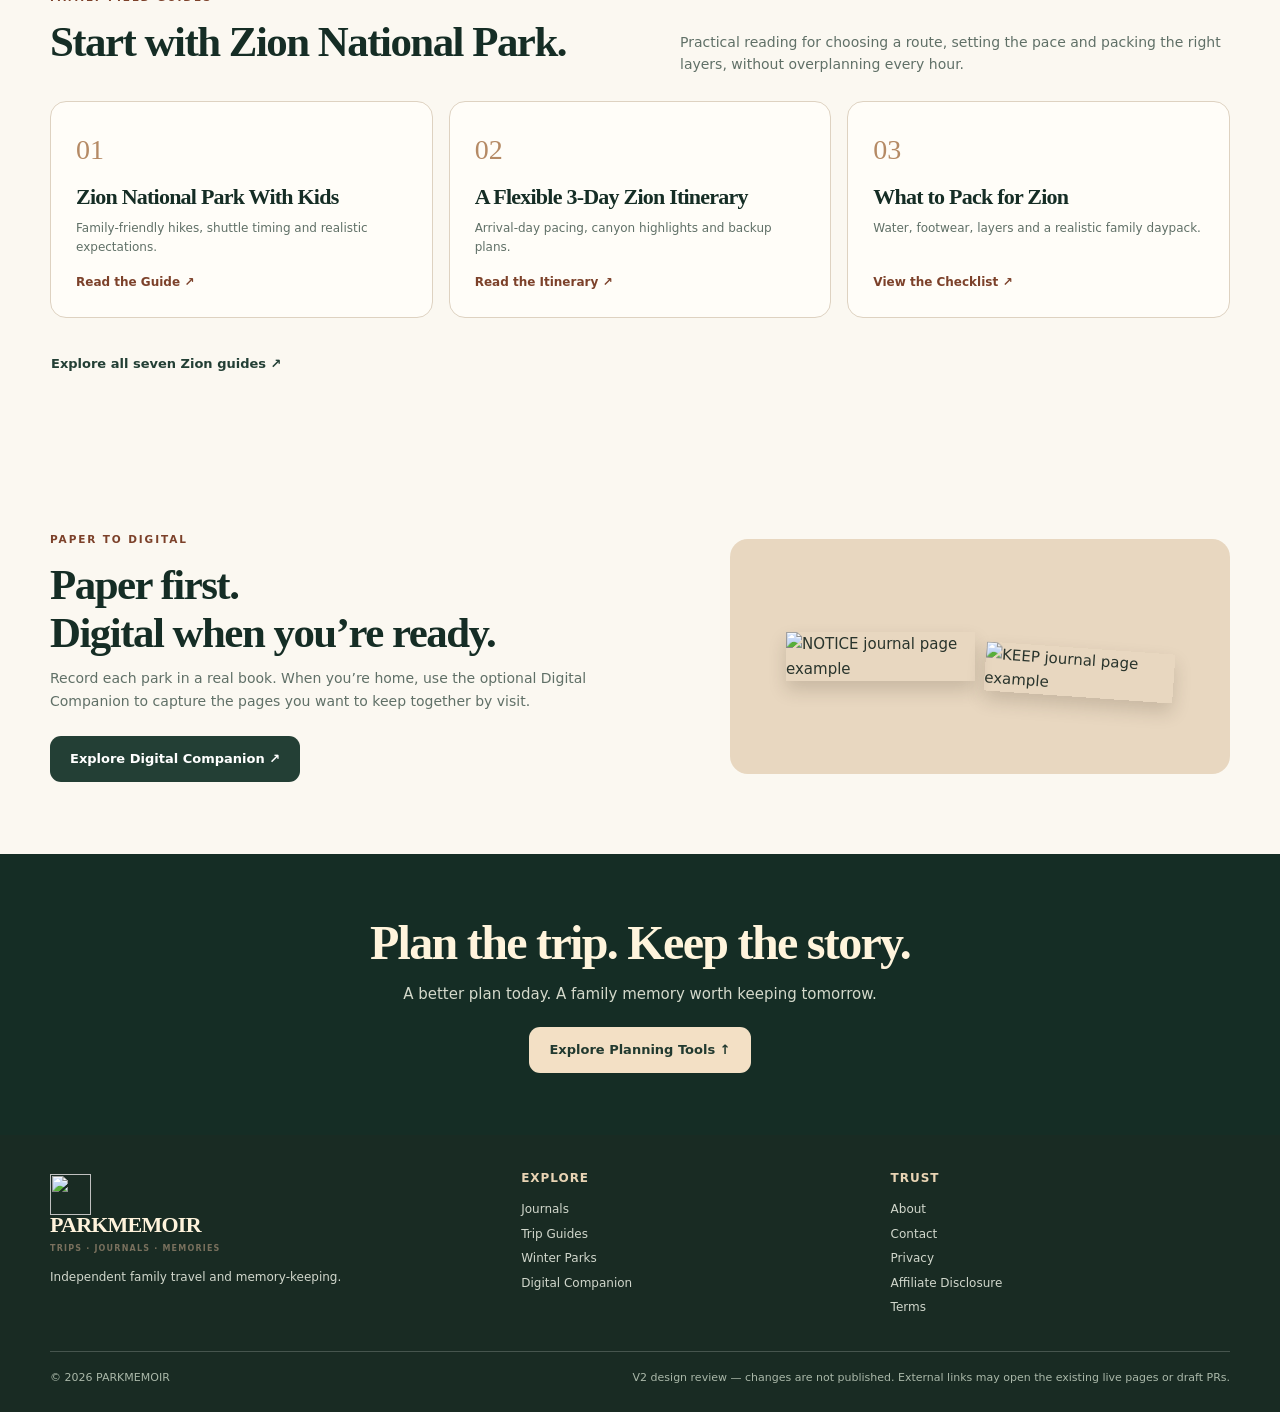
==== commit 474500a0: "preview: remove repeated Why Five Books section on homepage V2.1" ====
--- a/previews/PARKMEMOIR_Homepage_V2_1_Preview.html
+++ b/previews/PARKMEMOIR_Homepage_V2_1_Preview.html
@@ -1,4 +1,3 @@
-<!DOCTYPE html>
 <!DOCTYPE html>
 
 <html lang="en">
@@ -76,11 +75,11 @@
 <div class="bento">
 <article class="tool-card tool-card--main"><div><span class="step">01 · PARK &amp; STAY PLANNER</span><h3>Where can we go this winter?</h3><p>Compare 15 national parks across November–February, check access and travel planning considerations, review nearby stays, and save a family trip plan.</p>
 <div class="month-select"><span class="micro-label">When are you traveling?</span><div aria-label="Choose the month to preview" class="pills" role="group"><button aria-pressed="false" class="month-pill" data-month="nov" type="button">Nov</button><button aria-pressed="true" class="month-pill" data-month="dec" type="button">Dec</button><button aria-pressed="false" class="month-pill" data-month="jan" type="button">Jan</button><button aria-pressed="false" class="month-pill" data-month="feb" type="button">Feb</button></div><p aria-live="polite" class="mini-note" id="month-note">December selected. Read the December planning note below; the live guide opens at the full access table. Re-select your month there.</p><div aria-live="polite" class="month-insight" id="month-insight" role="status"><strong id="month-insight-heading">December travel checks</strong><p id="month-insight-copy">Holiday openings, winter lodging and shuttle schedules can change by date. Compare all 15 parks in the NPS-linked access table.</p></div></div>
-</div><div><div class="cta-row"><a class="btn btn-primary" href="https://parkmemoir.com/which-national-parks-are-open-in-winter/#park-access-table" id="winter-plan-link">View December Park Access <span aria-hidden="true">↗</span></a></div><p class="mini-note">15 parks · Official NPS source links · Trip + gear guidance</p></div></article>
+</div><div><div class="cta-row"><a class="btn btn-primary" href="https://parkmemoir.com/which-national-parks-are-open-in-winter/#winter-national-park-access-by-month-november-2026-february-2027" id="winter-plan-link">View December Park Access <span aria-hidden="true">↗</span></a></div><p class="mini-note">15 parks · Official NPS source links · Trip + gear guidance</p></div></article>
 <article class="tool-card small-card"><div class="tool-accent"><div><span class="step">02 · SUV CARGO FIT</span><h3>Will a 12V fridge fit my SUV?</h3><p>Start with a vehicle reference, then check actual cargo dimensions and tailgate clearance before choosing a fridge.</p></div><span aria-hidden="true" class="outline-icon">↔</span></div><div><div class="select-row"><label class="visually-hidden" for="vehicle">Choose a vehicle</label><select class="vehicle-select" id="vehicle"><option value="rav4">Toyota RAV4</option><option value="crv">Honda CR-V</option><option value="crosstrek">Subaru Crosstrek</option><option value="highlander">Toyota Highlander</option><option value="sienna">Toyota Sienna</option></select><button aria-controls="suv-checklist" aria-expanded="false" class="btn btn-secondary" id="suv-preview-link" type="button">What should I measure? ↓</button></div><p aria-live="polite" class="mini-note" id="vehicle-note">Toyota RAV4 selected as a reference only. The complete fit calculator is in review; use the measurement checklist before choosing a fridge.</p></div><div aria-label="Five measurements for cargo fit" class="measure-list" hidden="" id="suv-checklist"><strong>Measure these five clearances in your vehicle</strong><ol><li>Usable cargo floor depth to the closed hatch</li><li>Narrowest cargo floor width</li><li>Usable vertical height at the fridge position</li><li>Tailgate opening width at its narrowest point</li><li>Tailgate opening height, plus room to open the fridge lid</li></ol><p>Presets are planning references, not fit guarantees. Verify trim, seats, lid clearance and ventilation in your actual SUV.</p></div></article>
 <article class="tool-card small-card"><div class="tool-accent"><div><span class="step">03 · OFF-GRID &amp; BACKUP POWER</span><h3>How much battery power will I need?</h3><p>Estimate capacity for an RV fridge and other loads, or switch to a separate at-home refrigerator outage scenario.</p></div><span aria-hidden="true" class="outline-icon">ϟ</span></div><div><div class="power-actions"><a class="btn btn-secondary" href="https://parkmemoir.com/gear/refrigerator-power-outage-battery-calculator/?mode=rv">RV &amp; Camping ↗</a><a class="btn btn-outline" href="https://parkmemoir.com/gear/refrigerator-power-outage-battery-calculator/?mode=home">Home Outage ↗</a></div><p class="mini-note">Editable estimates—not measured real-world battery runtimes.</p></div></article>
 </div>
-<div class="extra-resource"><div class="extra-resource-left"><div aria-hidden="true" class="icon">❄</div><div><strong>Heading into freezing temperatures?</strong><span>Explore cold-weather charging, 1–4 kWh Anker options and winter solar limitations.</span></div></div><a class="btn btn-dark-outline" href="https://parkmemoir.com/which-national-parks-are-open-in-winter/#winter-road-trip-gear" rel="">Explore Winter Gear Guidance ↗</a></div>
+<div class="extra-resource"><div class="extra-resource-left"><div aria-hidden="true" class="icon">❄</div><div><strong>Heading into freezing temperatures?</strong><span>Explore cold-weather charging, 1–4 kWh Anker options and winter solar limitations.</span></div></div><a class="btn btn-dark-outline" href="https://parkmemoir.com/which-national-parks-are-open-in-winter/#winter-road-trip-gear">Explore Winter Gear Guidance ↗</a></div>
 </div></section>
 <section aria-labelledby="family-planning-heading" class="editorial-intro" id="planning-with-kids"><div class="container editorial-inner"><div><span class="eyebrow">FAMILY TRIP FIELD NOTES</span><h2 id="family-planning-heading">How to plan a national park road trip with kids</h2></div><div class="editorial-copy"><p>Begin with the experience your family wants, not a long list of stops. Choose a park and travel month, then check official <a href="https://parkmemoir.com/which-national-parks-are-open-in-winter/">winter access and seasonal services</a> before booking a room or campsite. Road conditions, shuttle schedules and visitor-center hours can change within the same month, so confirm details again close to departure.</p><p>Next, plan a flexible daily rhythm: one meaningful outing, a food break and an indoor or short-walk alternative if weather or energy levels change. Our <a href="https://parkmemoir.com/zion-national-park-with-kids/">Zion with kids guide</a> and <a href="https://parkmemoir.com/3-day-zion-national-park-itinerary/">three-day Zion itinerary</a> show how to balance stops with family downtime.</p><p>Pack for the actual vehicle and overnight setup. Measure the cargo area before buying a large 12V fridge, and estimate battery needs only if your trip will be away from reliable outlets. Finally, give children their own <a href="https://parkmemoir.com/journals/">regional park journal</a> to record what they noticed, not just where they went.</p></div></div></section><section class="body-section alt" id="journals"><div class="container"><div class="section-top"><div><span class="eyebrow">KEEP THE STORY</span><h2>Five regional journals.<br/>All 63 national parks.</h2></div><p>A lighter book for the region you’re exploring. Each child can notice, remember and keep their own experiences on the page.</p></div>
 <div class="books-grid">
@@ -91,7 +90,7 @@
 <a class="book-card" href="https://parkmemoir.com/journals/alaska-northern-wilds/"><div class="book-image"><img alt="Book 05 published front cover" height="315" loading="lazy" src="https://parkmemoir.com/books/book-05-published-front.webp" width="210"/></div><span class="meta">BOOK 05</span><h3>Alaska &amp; Northern Wilds</h3><span class="action">Explore Journal <span>↗</span></span></a>
 </div><div style="text-align:center;margin-top:27px"><a class="btn btn-outline" href="https://parkmemoir.com/journals/">Browse All Journals ↗</a></div></div></section>
 <section class="body-section" id="zion-guides"><div class="container"><div class="section-top"><div><span class="eyebrow">FAMILY FIELD GUIDES</span><h2>Start with Zion National Park.</h2></div><p>Practical reading for choosing a route, setting the pace and packing the right layers, without overplanning every hour.</p></div><div class="guides-grid"><a class="guide" href="https://parkmemoir.com/zion-national-park-with-kids/"><span class="number">01</span><h3>Zion National Park With Kids</h3><p>Family-friendly hikes, shuttle timing and realistic expectations.</p><span class="arrow">Read the Guide ↗</span></a><a class="guide" href="https://parkmemoir.com/3-day-zion-national-park-itinerary/"><span class="number">02</span><h3>A Flexible 3-Day Zion Itinerary</h3><p>Arrival-day pacing, canyon highlights and backup plans.</p><span class="arrow">Read the Itinerary ↗</span></a><a class="guide" href="https://parkmemoir.com/zion-national-park-packing-list-for-families/"><span class="number">03</span><h3>What to Pack for Zion</h3><p>Water, footwear, layers and a realistic family daypack.</p><span class="arrow">View the Checklist ↗</span></a></div><div style="margin-top:23px"><a class="btn btn-text" href="https://parkmemoir.com/parks/zion-national-park/">Explore all seven Zion guides ↗</a></div></div></section>
-<section class="body-section alt"><div class="container why-grid"><div class="why-copy"><span class="eyebrow">WHY FIVE BOOKS?</span><h2>Made for real trips,<br/>not a shelf at home.</h2><p>One giant book can be cumbersome. Regional journals travel lightly and let every child create a personal record from one park visit to the next.</p></div><div class="reason-stack"><div class="reason"><i aria-hidden="true">✓</i> One region at a time, easier to carry</div><div class="reason"><i aria-hidden="true">✓</i> Ages 8+ can write independently</div><div class="reason"><i aria-hidden="true">✓</i> Younger children can fill pages with a parent</div></div></div></section>
+
 <section class="body-section"><div class="container digital"><div><span class="eyebrow">PAPER TO DIGITAL</span><h2>Paper first.<br/>Digital when you’re ready.</h2><p>Record each park in a real book. When you’re home, use the optional Digital Companion to capture the pages you want to keep together by visit.</p><a class="btn btn-primary" href="https://parkmemoir.com/digital-companion/">Explore Digital Companion ↗</a></div><div class="digital-visual"><img alt="NOTICE journal page example" loading="lazy" src="https://parkmemoir.com/samples/zion-E.jpg"/><img alt="KEEP journal page example" loading="lazy" src="https://parkmemoir.com/samples/zion-K.jpg"/></div></div></section>
 <section class="closing"><h2>Plan the trip. Keep the story.</h2><p>A better plan today. A family memory worth keeping tomorrow.</p><a class="btn" href="#before-you-go">Explore Planning Tools ↑</a></section>
 </main>
@@ -117,7 +116,7 @@
  insightTitle.textContent=item.name+' travel checks';
  insightCopy.textContent=item.hint;
  monthNote.textContent=item.name+' selected for this homepage preview. The linked live page does not yet import month selections; use its month filter after opening.';
- winterLink.href='https://parkmemoir.com/which-national-parks-are-open-in-winter/#park-access-table';
+ winterLink.href='https://parkmemoir.com/which-national-parks-are-open-in-winter/#winter-national-park-access-by-month-november-2026-february-2027';
  winterLink.querySelector('span')?.replaceChildren('↗');
  winterLink.firstChild.textContent='View '+item.name+' Park Access ';
  // Review-preview state works on refresh/share without claiming a live-site handoff.
